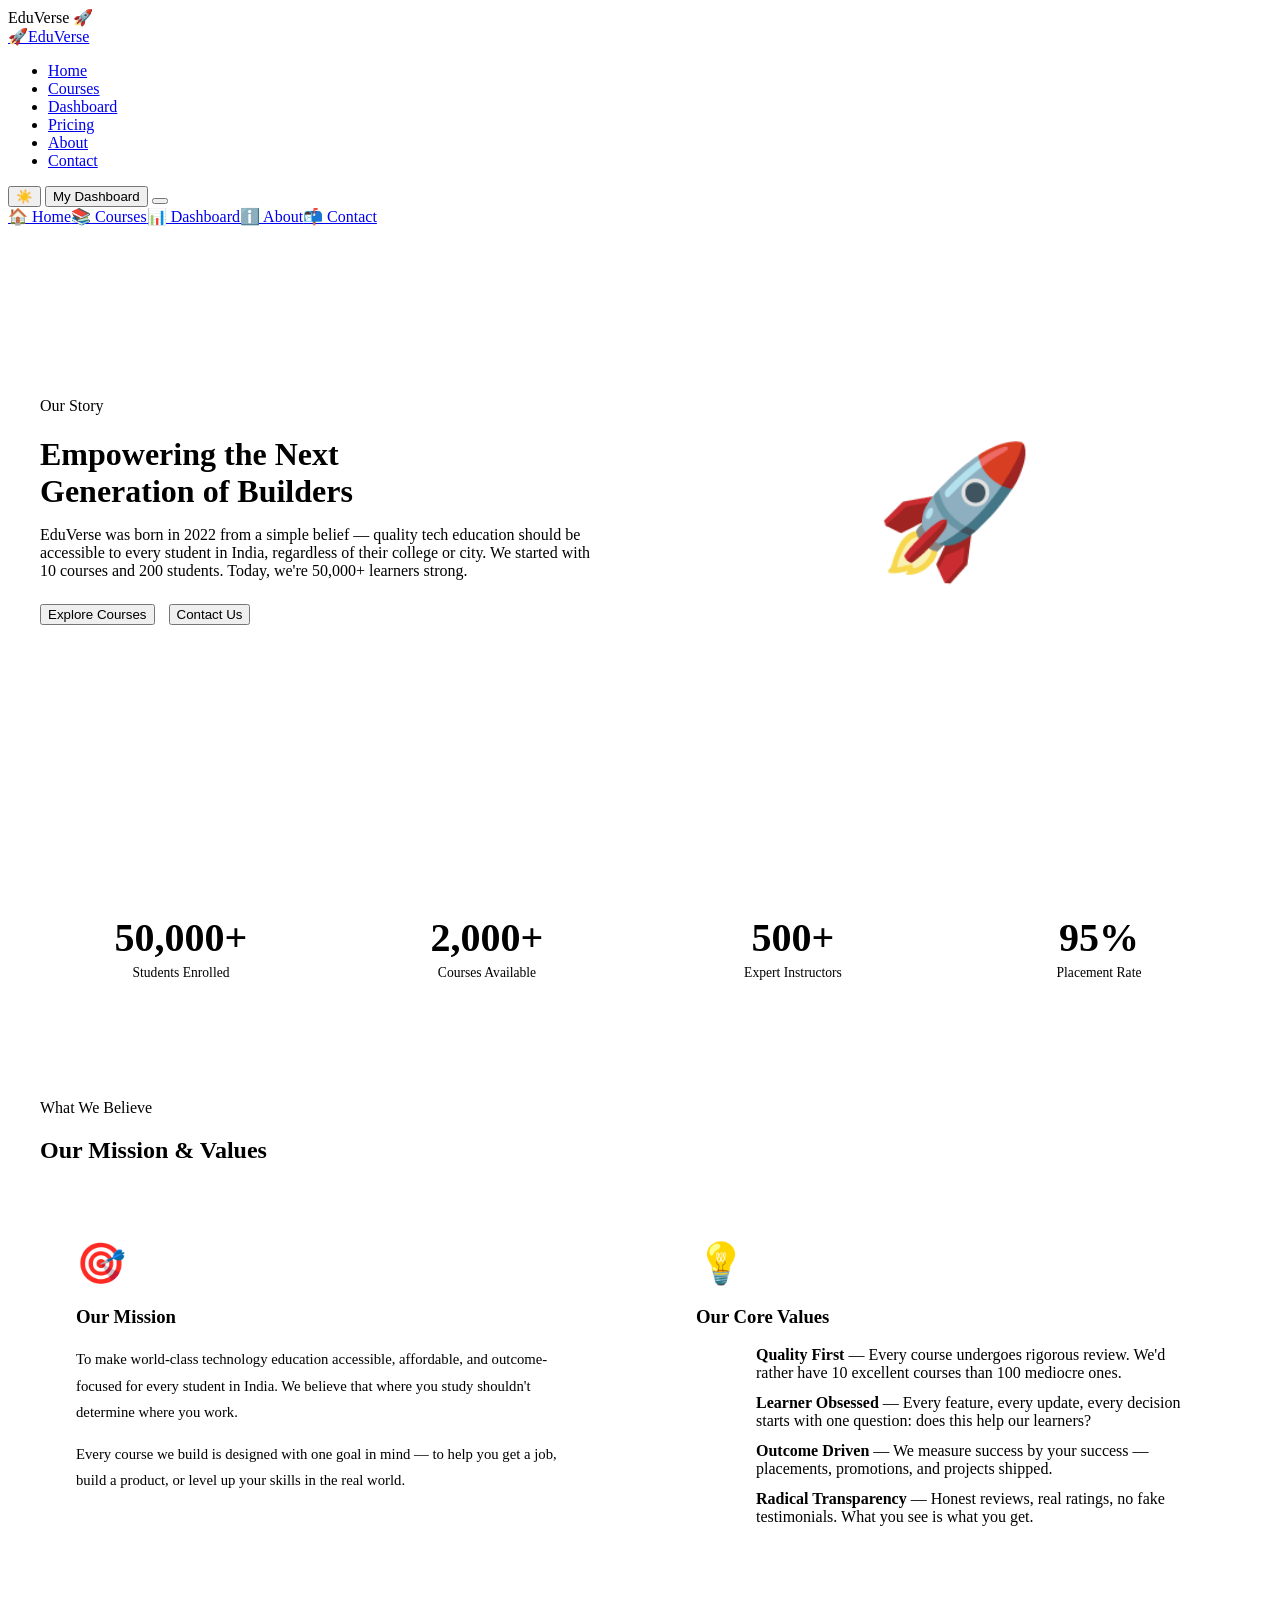
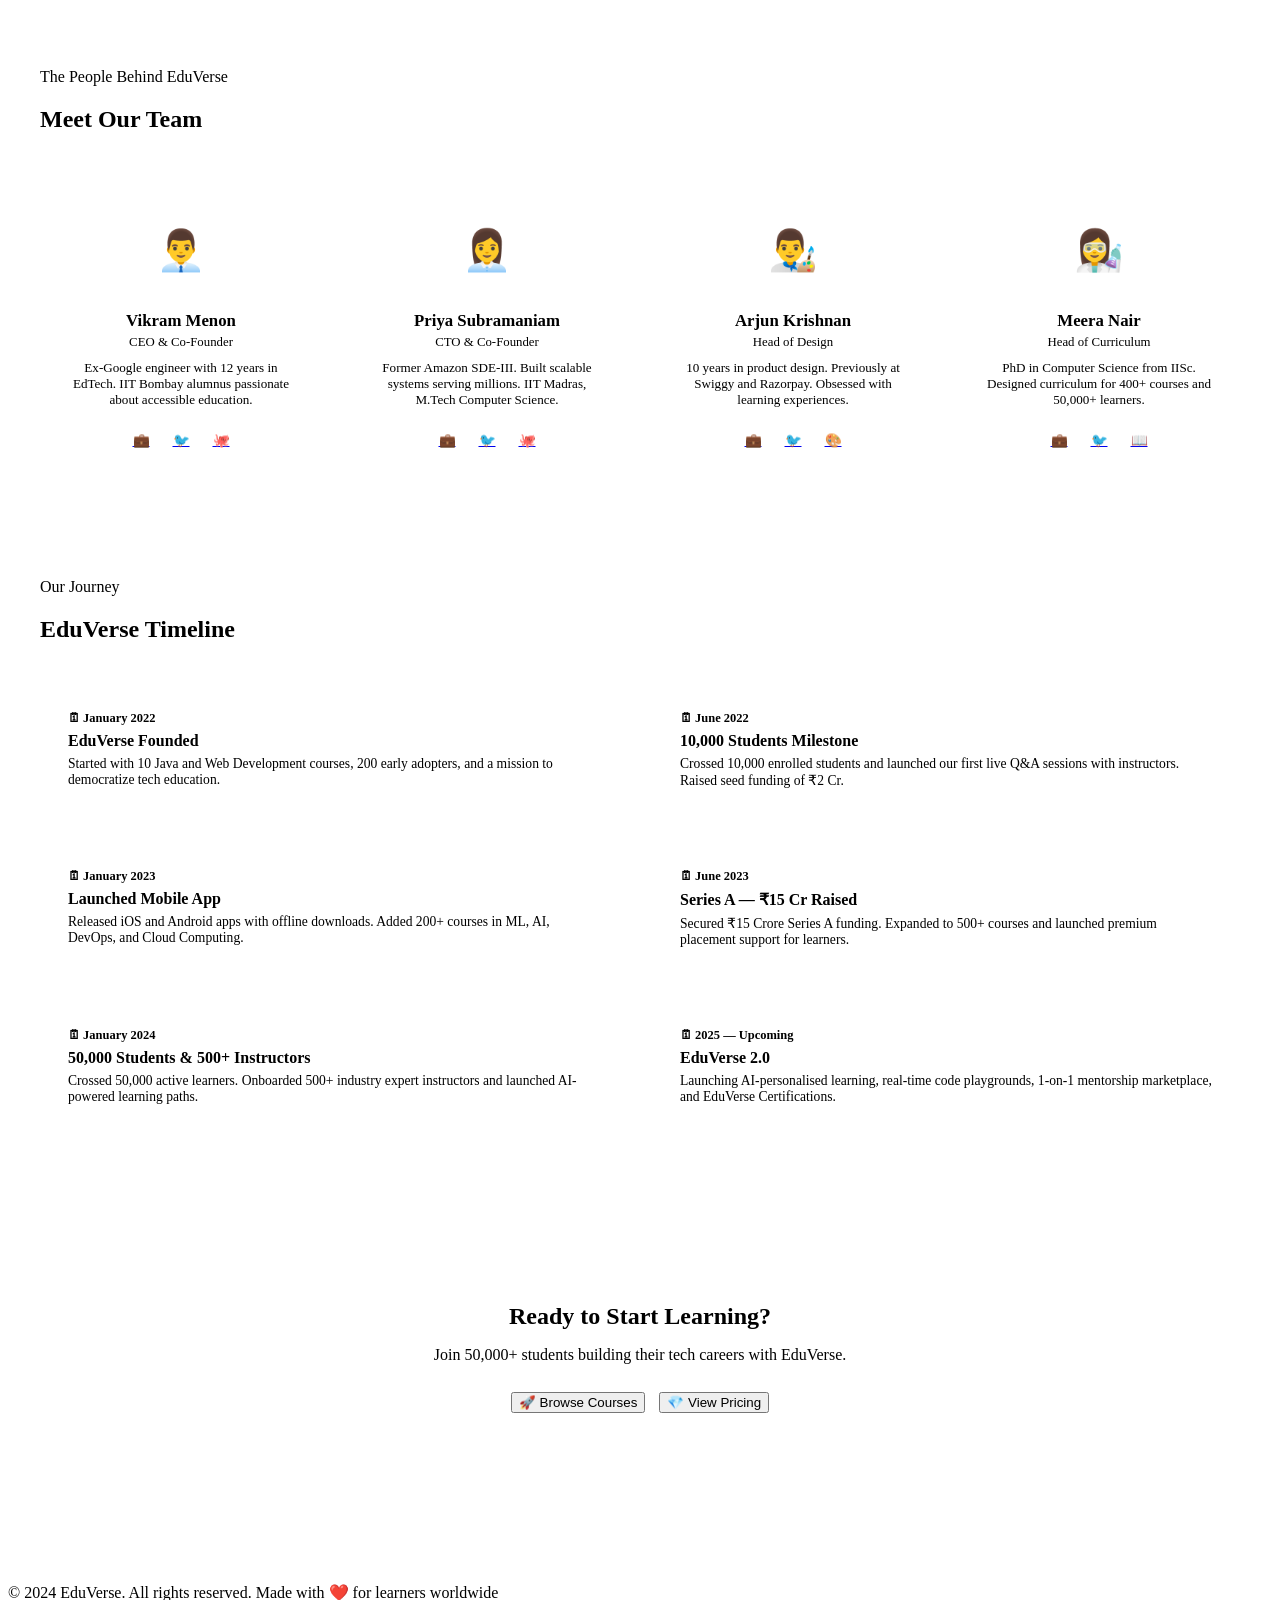
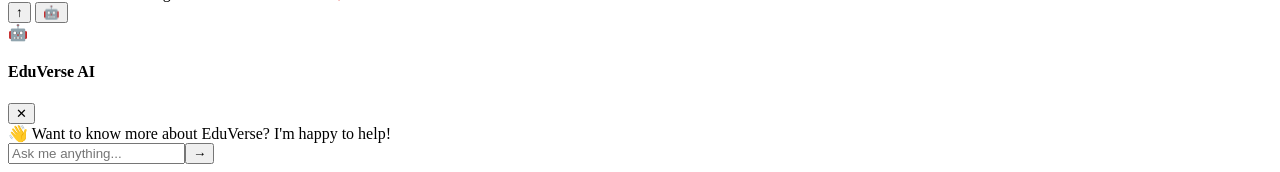
==== about.html @ 8c3aa9dd "Add files via upload" ====
<!DOCTYPE html>
<html lang="en">
<head>
  <meta charset="UTF-8" />
  <meta name="viewport" content="width=device-width, initial-scale=1.0" />
  <title>About — EduVerse</title>
  <link rel="stylesheet" href="css/style.css" />
  <link rel="stylesheet" href="css/animations.css" />
  <link rel="stylesheet" href="css/responsive.css" />
  <style>
    .about-page { padding: calc(var(--navbar-height) + 60px) 5% 80px; max-width: 1200px; margin: 0 auto; }
    .about-hero { display: grid; grid-template-columns: 1fr 1fr; gap: 60px; align-items: center; margin-bottom: 90px; }
    @media(max-width:768px){ .about-hero { grid-template-columns:1fr; text-align:center; } }
    .about-hero-img {
      width: 100%; aspect-ratio: 1;
      background: var(--gradient-card);
      border: 1px solid var(--glass-border); border-radius: var(--border-radius-lg);
      display: flex; align-items: center; justify-content: center;
      font-size: 8rem; position: relative; overflow: hidden;
    }
    .about-hero-img .morph-shape { opacity: 0.15; }
    .about-stats { display: grid; grid-template-columns: repeat(4,1fr); gap: 24px; margin-bottom: 90px; }
    @media(max-width:768px){ .about-stats { grid-template-columns:1fr 1fr; } }
    .about-stat-card { background: var(--bg-card); border: 1px solid var(--glass-border); border-radius: var(--border-radius); padding: 28px 20px; text-align: center; transition: var(--transition-bounce); }
    .about-stat-card:hover { transform: translateY(-6px); border-color: var(--primary); box-shadow: var(--shadow-glow); }
    .about-stat-num { font-size: 2.5rem; font-weight: 900; display: block; margin-bottom: 4px; }
    .about-stat-label { font-size: 0.85rem; color: var(--text-secondary); }

    /* Mission + Values */
    .mission-section { display: grid; grid-template-columns: 1fr 1fr; gap: 40px; margin-bottom: 90px; }
    @media(max-width:768px){ .mission-section { grid-template-columns:1fr; } }
    .mission-card { background: var(--bg-card); border: 1px solid var(--glass-border); border-radius: var(--border-radius); padding: 36px; }
    .mission-icon { font-size: 2.5rem; margin-bottom: 16px; display: block; }
    .values-list { list-style: none; margin-top: 16px; display: flex; flex-direction: column; gap: 12px; }
    .value-item { display: flex; gap: 12px; align-items: flex-start; }
    .value-dot { width: 8px; height: 8px; border-radius: 50%; background: var(--gradient-main); flex-shrink: 0; margin-top: 6px; }

    /* Team */
    .team-grid { display: grid; grid-template-columns: repeat(auto-fill,minmax(240px,1fr)); gap: 24px; margin-bottom: 90px; }
    .team-card { background: var(--bg-card); border: 1px solid var(--glass-border); border-radius: var(--border-radius); padding: 32px 24px; text-align: center; transition: var(--transition-bounce); }
    .team-card:hover { transform: translateY(-6px); border-color: var(--primary); box-shadow: var(--shadow-glow); }
    .team-avatar { width: 90px; height: 90px; border-radius: 50%; background: var(--gradient-main); margin: 0 auto 16px; display: flex; align-items: center; justify-content: center; font-size: 2.5rem; border: 3px solid var(--glass-border); }
    .team-name { font-size: 1.05rem; font-weight: 700; margin-bottom: 4px; }
    .team-role { font-size: 0.8rem; color: var(--primary-light); margin-bottom: 10px; }
    .team-bio { font-size: 0.82rem; color: var(--text-secondary); margin-bottom: 16px; }
    .team-socials { display: flex; gap: 8px; justify-content: center; }
    .team-social { width: 32px; height: 32px; border-radius: 8px; background: var(--glass); border: 1px solid var(--glass-border); display: flex; align-items: center; justify-content: center; font-size: 0.85rem; transition: var(--transition); }
    .team-social:hover { background: var(--primary); border-color: var(--primary); }

    /* Timeline */
    .about-timeline { margin-bottom: 90px; }
    .timeline-grid { display: grid; grid-template-columns: 1fr 1fr; gap: 24px; }
    @media(max-width:768px){ .timeline-grid { grid-template-columns:1fr; } }
    .tl-card { background: var(--bg-card); border: 1px solid var(--glass-border); border-radius: var(--border-radius); padding: 28px; border-left: 4px solid var(--primary); transition: var(--transition-bounce); }
    .tl-card:hover { transform: translateX(6px); border-left-color: var(--secondary); }
    .tl-year { font-size: 0.78rem; font-weight: 700; color: var(--primary-light); margin-bottom: 6px; }
    .tl-title { font-size: 1rem; font-weight: 700; margin-bottom: 6px; }
    .tl-desc { font-size: 0.85rem; color: var(--text-secondary); }
  </style>
</head>
<body>
<div id="loader"><div class="loader-logo"><span class="gradient-text">EduVerse</span> 🚀</div><div class="loader-bar"><div class="loader-progress"></div></div></div>
<div id="cursor-spotlight"></div>

<nav class="navbar">
  <a href="index.html" class="nav-logo"><span>🚀</span><span class="logo-text">EduVerse</span></a>
  <ul class="nav-links">
    <li><a href="index.html">Home</a></li><li><a href="courses.html">Courses</a></li><li><a href="dashboard.html">Dashboard</a></li><li><a href="pricing.html">Pricing</a></li><li><a href="about.html" class="active">About</a></li><li><a href="contact.html">Contact</a></li>
  </ul>
  <div class="nav-actions">
    <button class="theme-toggle">☀️</button>
    <a href="dashboard.html"><button class="btn-primary">My Dashboard</button></a>
    <button class="hamburger"><span></span><span></span><span></span></button>
  </div>
</nav>
<div class="mobile-menu"><a href="index.html">🏠 Home</a><a href="courses.html">📚 Courses</a><a href="dashboard.html">📊 Dashboard</a><a href="about.html">ℹ️ About</a><a href="contact.html">📬 Contact</a></div>

<div class="about-page">

  <!-- Hero -->
  <div class="about-hero">
    <div class="reveal">
      <span class="section-tag">Our Story</span>
      <h1 class="section-title" style="margin-bottom:16px;">Empowering the Next<br/><span class="gradient-text">Generation of Builders</span></h1>
      <p style="font-size:1rem;color:var(--text-secondary);margin-bottom:24px;">EduVerse was born in 2022 from a simple belief — quality tech education should be accessible to every student in India, regardless of their college or city. We started with 10 courses and 200 students. Today, we're 50,000+ learners strong.</p>
      <div style="display:flex;gap:14px;flex-wrap:wrap;">
        <button class="btn-hero-primary" onclick="window.location.href='courses.html'">Explore Courses</button>
        <button class="btn-hero-secondary" onclick="window.location.href='contact.html'">Contact Us</button>
      </div>
    </div>
    <div class="about-hero-img reveal reveal-delay-2">
      <div class="morph-bg"><div class="morph-shape morph-shape-1" style="animation:morphShape 8s ease-in-out infinite;"></div></div>
      <span style="position:relative;z-index:2;">🚀</span>
    </div>
  </div>

  <!-- Stats -->
  <div class="about-stats">
    <div class="about-stat-card reveal"><span class="about-stat-num gradient-text" data-target="50000" data-suffix="+">50,000+</span><div class="about-stat-label">Students Enrolled</div></div>
    <div class="about-stat-card reveal reveal-delay-2"><span class="about-stat-num gradient-text" data-target="2000" data-suffix="+">2,000+</span><div class="about-stat-label">Courses Available</div></div>
    <div class="about-stat-card reveal reveal-delay-3"><span class="about-stat-num gradient-text" data-target="500" data-suffix="+">500+</span><div class="about-stat-label">Expert Instructors</div></div>
    <div class="about-stat-card reveal reveal-delay-4"><span class="about-stat-num gradient-text" data-target="95" data-suffix="%">95%</span><div class="about-stat-label">Placement Rate</div></div>
  </div>

  <!-- Mission + Values -->
  <div class="section-header reveal" style="text-align:left;margin-bottom:40px;">
    <span class="section-tag">What We Believe</span>
    <h2 class="section-title">Our <span class="gradient-text">Mission & Values</span></h2>
  </div>
  <div class="mission-section">
    <div class="mission-card reveal">
      <span class="mission-icon">🎯</span>
      <h3>Our Mission</h3>
      <p style="color:var(--text-secondary);margin-top:10px;font-size:0.92rem;line-height:1.8;">To make world-class technology education accessible, affordable, and outcome-focused for every student in India. We believe that where you study shouldn't determine where you work.</p>
      <p style="color:var(--text-secondary);margin-top:10px;font-size:0.92rem;line-height:1.8;">Every course we build is designed with one goal in mind — to help you get a job, build a product, or level up your skills in the real world.</p>
    </div>
    <div class="mission-card reveal reveal-delay-2">
      <span class="mission-icon">💡</span>
      <h3>Our Core Values</h3>
      <ul class="values-list">
        <li class="value-item"><div class="value-dot"></div><div><strong>Quality First</strong> — Every course undergoes rigorous review. We'd rather have 10 excellent courses than 100 mediocre ones.</div></li>
        <li class="value-item"><div class="value-dot"></div><div><strong>Learner Obsessed</strong> — Every feature, every update, every decision starts with one question: does this help our learners?</div></li>
        <li class="value-item"><div class="value-dot"></div><div><strong>Outcome Driven</strong> — We measure success by your success — placements, promotions, and projects shipped.</div></li>
        <li class="value-item"><div class="value-dot"></div><div><strong>Radical Transparency</strong> — Honest reviews, real ratings, no fake testimonials. What you see is what you get.</div></li>
      </ul>
    </div>
  </div>

  <!-- Team -->
  <div class="section-header reveal" style="margin-bottom:40px;">
    <span class="section-tag">The People Behind EduVerse</span>
    <h2 class="section-title">Meet Our <span class="gradient-text">Team</span></h2>
    <div class="section-divider"></div>
  </div>
  <div class="team-grid">
    <div class="team-card reveal">
      <div class="team-avatar">👨‍💼</div>
      <div class="team-name">Vikram Menon</div>
      <div class="team-role">CEO & Co-Founder</div>
      <div class="team-bio">Ex-Google engineer with 12 years in EdTech. IIT Bombay alumnus passionate about accessible education.</div>
      <div class="team-socials"><a href="#" class="team-social">💼</a><a href="#" class="team-social">🐦</a><a href="#" class="team-social">🐙</a></div>
    </div>
    <div class="team-card reveal reveal-delay-2">
      <div class="team-avatar">👩‍💼</div>
      <div class="team-name">Priya Subramaniam</div>
      <div class="team-role">CTO & Co-Founder</div>
      <div class="team-bio">Former Amazon SDE-III. Built scalable systems serving millions. IIT Madras, M.Tech Computer Science.</div>
      <div class="team-socials"><a href="#" class="team-social">💼</a><a href="#" class="team-social">🐦</a><a href="#" class="team-social">🐙</a></div>
    </div>
    <div class="team-card reveal reveal-delay-3">
      <div class="team-avatar">👨‍🎨</div>
      <div class="team-name">Arjun Krishnan</div>
      <div class="team-role">Head of Design</div>
      <div class="team-bio">10 years in product design. Previously at Swiggy and Razorpay. Obsessed with learning experiences.</div>
      <div class="team-socials"><a href="#" class="team-social">💼</a><a href="#" class="team-social">🐦</a><a href="#" class="team-social">🎨</a></div>
    </div>
    <div class="team-card reveal reveal-delay-4">
      <div class="team-avatar">👩‍🔬</div>
      <div class="team-name">Meera Nair</div>
      <div class="team-role">Head of Curriculum</div>
      <div class="team-bio">PhD in Computer Science from IISc. Designed curriculum for 400+ courses and 50,000+ learners.</div>
      <div class="team-socials"><a href="#" class="team-social">💼</a><a href="#" class="team-social">🐦</a><a href="#" class="team-social">📖</a></div>
    </div>
  </div>

  <!-- Timeline -->
  <div class="section-header reveal" style="margin-bottom:40px;">
    <span class="section-tag">Our Journey</span>
    <h2 class="section-title">EduVerse <span class="gradient-text">Timeline</span></h2>
    <div class="section-divider"></div>
  </div>
  <div class="about-timeline">
    <div class="timeline-grid">
      <div class="tl-card reveal"><div class="tl-year">🗓 January 2022</div><div class="tl-title">EduVerse Founded</div><div class="tl-desc">Started with 10 Java and Web Development courses, 200 early adopters, and a mission to democratize tech education.</div></div>
      <div class="tl-card reveal reveal-delay-2"><div class="tl-year">🗓 June 2022</div><div class="tl-title">10,000 Students Milestone</div><div class="tl-desc">Crossed 10,000 enrolled students and launched our first live Q&A sessions with instructors. Raised seed funding of ₹2 Cr.</div></div>
      <div class="tl-card reveal reveal-delay-3"><div class="tl-year">🗓 January 2023</div><div class="tl-title">Launched Mobile App</div><div class="tl-desc">Released iOS and Android apps with offline downloads. Added 200+ courses in ML, AI, DevOps, and Cloud Computing.</div></div>
      <div class="tl-card reveal reveal-delay-4"><div class="tl-year">🗓 June 2023</div><div class="tl-title">Series A — ₹15 Cr Raised</div><div class="tl-desc">Secured ₹15 Crore Series A funding. Expanded to 500+ courses and launched premium placement support for learners.</div></div>
      <div class="tl-card reveal"><div class="tl-year">🗓 January 2024</div><div class="tl-title">50,000 Students & 500+ Instructors</div><div class="tl-desc">Crossed 50,000 active learners. Onboarded 500+ industry expert instructors and launched AI-powered learning paths.</div></div>
      <div class="tl-card reveal reveal-delay-2"><div class="tl-year">🗓 2025 — Upcoming</div><div class="tl-title">EduVerse 2.0</div><div class="tl-desc">Launching AI-personalised learning, real-time code playgrounds, 1-on-1 mentorship marketplace, and EduVerse Certifications.</div></div>
    </div>
  </div>

  <!-- CTA -->
  <div class="reveal" style="text-align:center;padding:60px 20px;background:var(--gradient-card);border-radius:var(--border-radius-lg);border:1px solid var(--glass-border);">
    <h2 style="margin-bottom:12px;">Ready to <span class="gradient-text">Start Learning?</span></h2>
    <p style="color:var(--text-secondary);margin-bottom:28px;">Join 50,000+ students building their tech careers with EduVerse.</p>
    <div style="display:flex;gap:14px;justify-content:center;flex-wrap:wrap;">
      <button class="btn-hero-primary" onclick="window.location.href='courses.html'">🚀 Browse Courses</button>
      <button class="btn-hero-secondary" onclick="window.location.href='pricing.html'">💎 View Pricing</button>
    </div>
  </div>
</div>

<footer style="margin-top:80px;">
  <div class="footer-bottom" style="max-width:1300px;margin:0 auto;padding:30px 0 0;">
    <span>© 2024 EduVerse. All rights reserved.</span>
    <span>Made with ❤️ for learners worldwide</span>
  </div>
</footer>
<button id="back-to-top">↑</button>
<button class="ai-chat-toggle">🤖</button>
<div class="ai-chat-box"><div class="chat-header"><span>🤖</span><h4>EduVerse AI</h4><button class="chat-close">✕</button></div><div class="chat-messages"><div class="chat-msg bot">👋 Want to know more about EduVerse? I'm happy to help!</div></div><div class="chat-input-row"><input class="chat-input" type="text" placeholder="Ask me anything..." /><button class="chat-send">→</button></div></div>

<script src="js/main.js"></script>
</body>
</html>
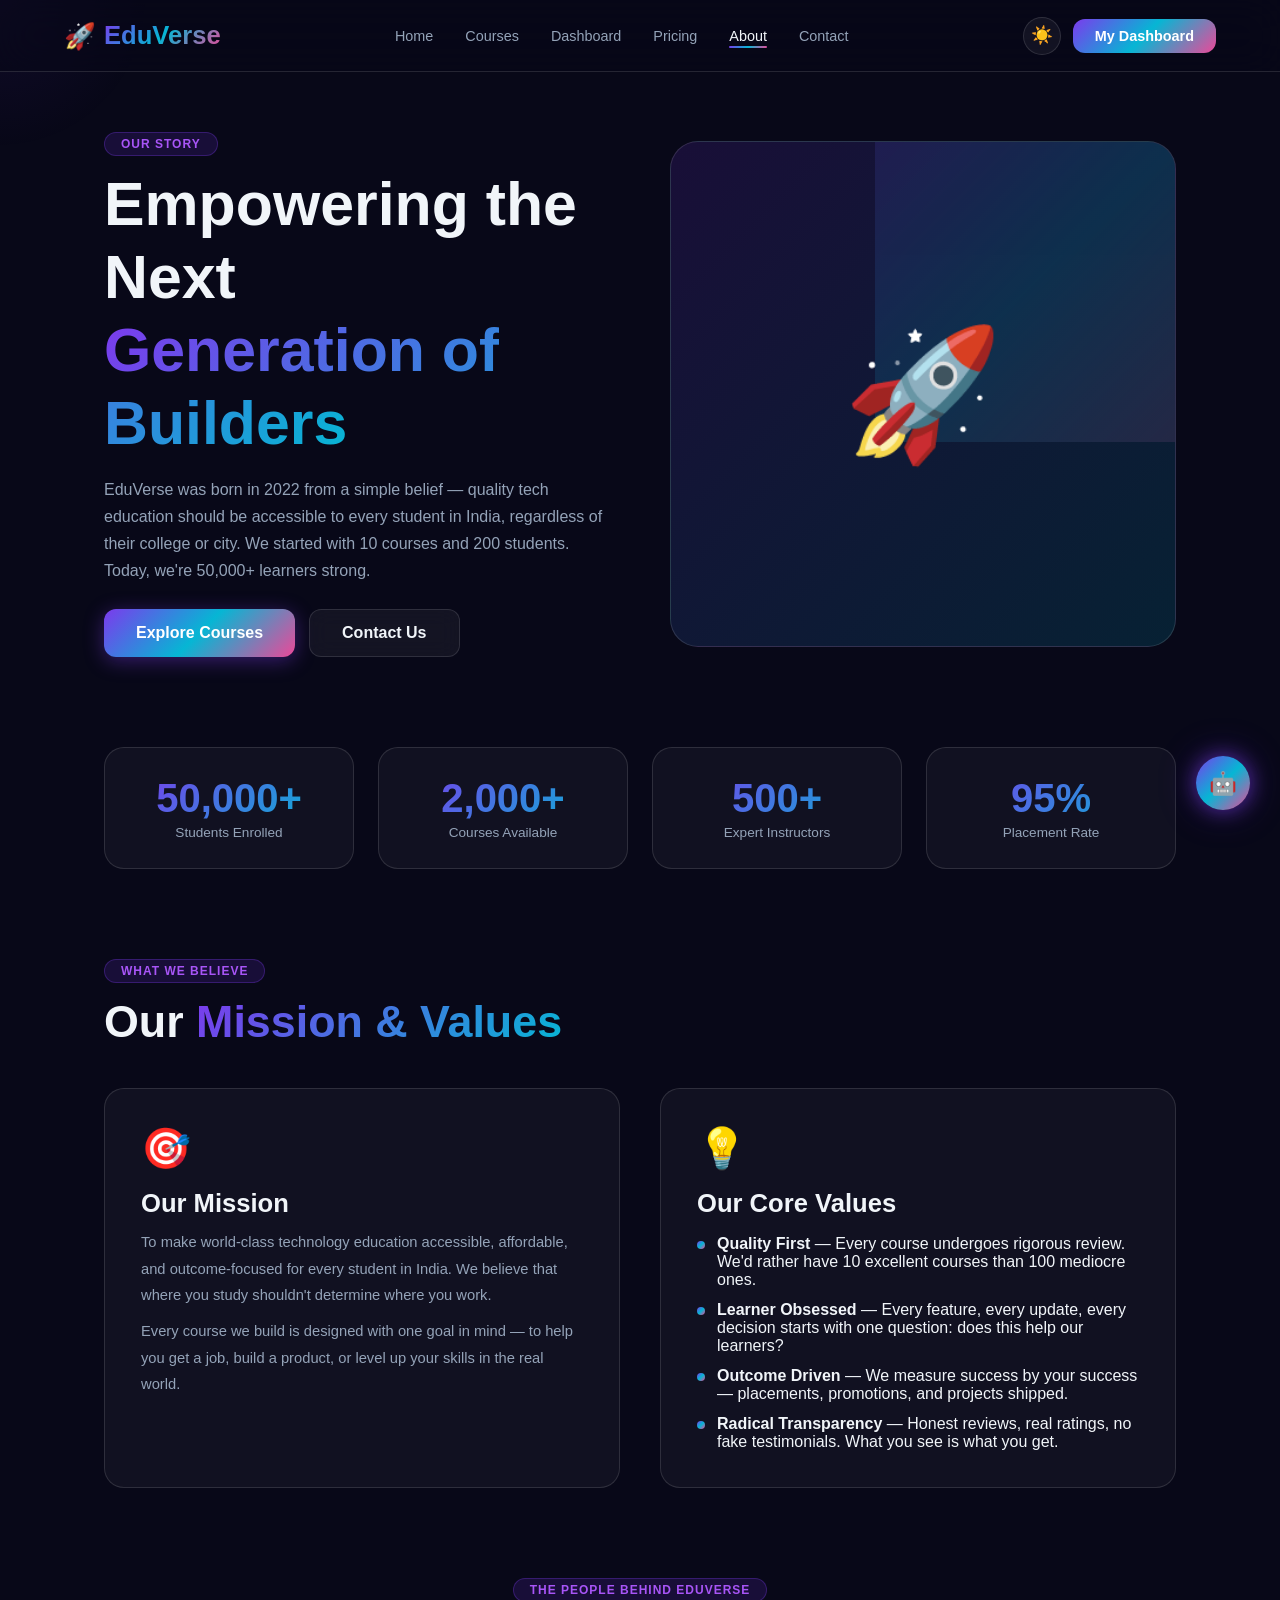
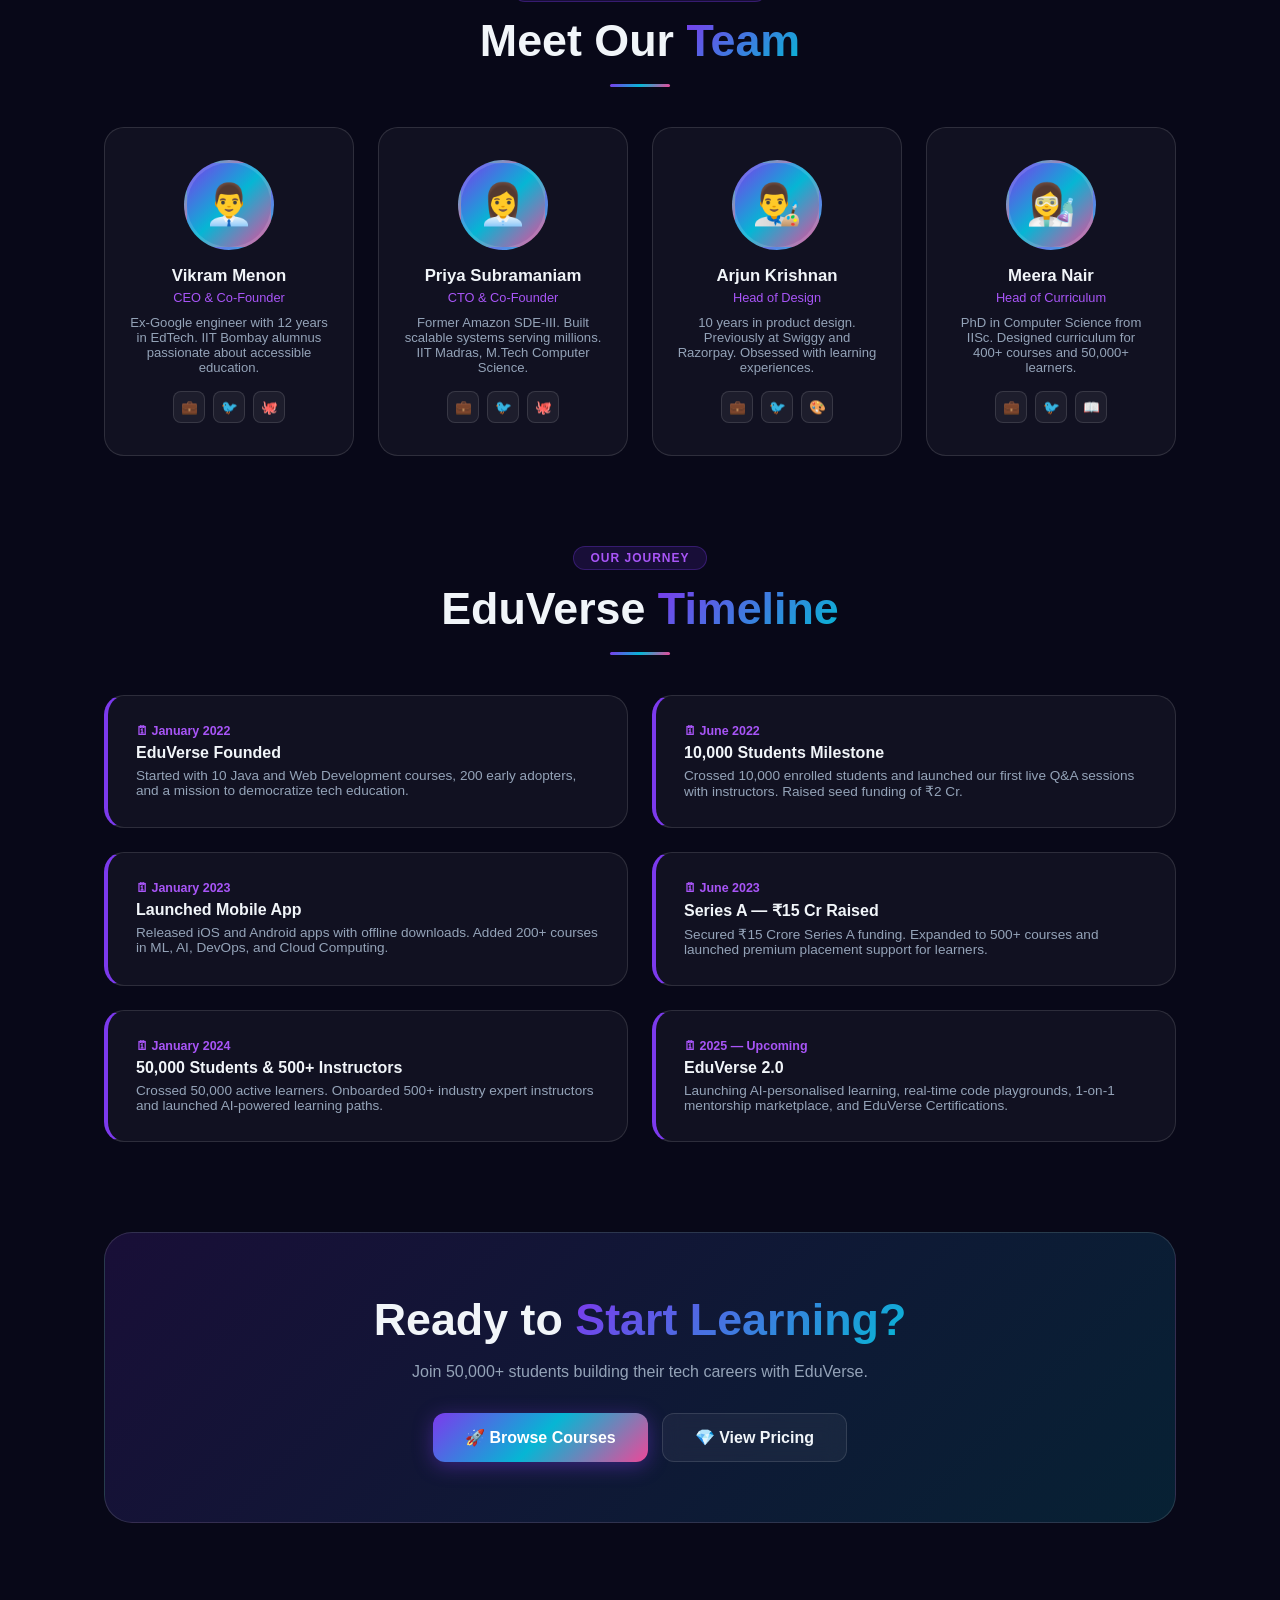
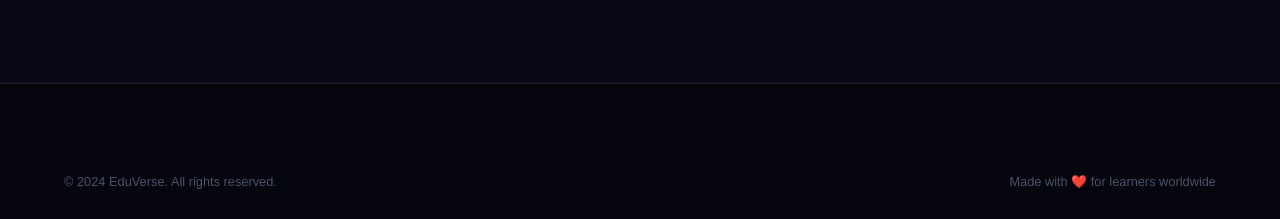
==== commit e36495d0: "about.html" ====
--- a/about.html
+++ b/about.html
@@ -4,9 +4,9 @@
   <meta charset="UTF-8" />
   <meta name="viewport" content="width=device-width, initial-scale=1.0" />
   <title>About — EduVerse</title>
-  <link rel="stylesheet" href="css/style.css" />
-  <link rel="stylesheet" href="css/animations.css" />
-  <link rel="stylesheet" href="css/responsive.css" />
+  <link rel="stylesheet" href="style.css" />
+  <link rel="stylesheet" href="animations.css" />
+  <link rel="stylesheet" href="responsive.css" />
   <style>
     .about-page { padding: calc(var(--navbar-height) + 60px) 5% 80px; max-width: 1200px; margin: 0 auto; }
     .about-hero { display: grid; grid-template-columns: 1fr 1fr; gap: 60px; align-items: center; margin-bottom: 90px; }
@@ -201,6 +201,6 @@
 <button class="ai-chat-toggle">🤖</button>
 <div class="ai-chat-box"><div class="chat-header"><span>🤖</span><h4>EduVerse AI</h4><button class="chat-close">✕</button></div><div class="chat-messages"><div class="chat-msg bot">👋 Want to know more about EduVerse? I'm happy to help!</div></div><div class="chat-input-row"><input class="chat-input" type="text" placeholder="Ask me anything..." /><button class="chat-send">→</button></div></div>
 
-<script src="js/main.js"></script>
+<script src="main.js"></script>
 </body>
 </html>
--- a/style.css
+++ b/style.css
@@ -0,0 +1,757 @@
+/* =============================================
+   EDUVERSE — MAIN STYLESHEET
+   Premium Online Learning Platform
+   ============================================= */
+
+@import url('https://fonts.googleapis.com/css2?family=Poppins:wght@300;400;500;600;700;800;900&family=Space+Grotesk:wght@300;400;500;600;700&display=swap');
+
+/* ─── CSS VARIABLES ─── */
+:root {
+  --primary: #7c3aed;
+  --primary-light: #a855f7;
+  --secondary: #06b6d4;
+  --accent: #ec4899;
+  --accent-yellow: #f59e0b;
+  --neon-blue: #00f5ff;
+  --neon-purple: #bf00ff;
+
+  --bg-dark: #080818;
+  --bg-card: rgba(255,255,255,0.04);
+  --bg-card-hover: rgba(255,255,255,0.08);
+  --glass: rgba(255,255,255,0.05);
+  --glass-border: rgba(255,255,255,0.12);
+
+  --text-primary: #f1f5f9;
+  --text-secondary: #94a3b8;
+  --text-muted: #475569;
+
+  --gradient-main: linear-gradient(135deg, #7c3aed 0%, #06b6d4 50%, #ec4899 100%);
+  --gradient-card: linear-gradient(135deg, rgba(124,58,237,0.15) 0%, rgba(6,182,212,0.15) 100%);
+  --gradient-hero: radial-gradient(ellipse at 30% 50%, rgba(124,58,237,0.3) 0%, transparent 60%),
+                   radial-gradient(ellipse at 70% 20%, rgba(6,182,212,0.2) 0%, transparent 50%),
+                   radial-gradient(ellipse at 80% 80%, rgba(236,72,153,0.2) 0%, transparent 50%);
+
+  --shadow-glow: 0 0 40px rgba(124,58,237,0.3);
+  --shadow-card: 0 8px 32px rgba(0,0,0,0.4);
+  --shadow-neon: 0 0 20px rgba(124,58,237,0.6), 0 0 40px rgba(124,58,237,0.3);
+
+  --border-radius: 20px;
+  --border-radius-sm: 12px;
+  --border-radius-lg: 28px;
+
+  --transition: all 0.3s cubic-bezier(0.4,0,0.2,1);
+  --transition-bounce: all 0.4s cubic-bezier(0.34,1.56,0.64,1);
+
+  --navbar-height: 72px;
+  --font-main: 'Poppins', sans-serif;
+  --font-alt: 'Space Grotesk', sans-serif;
+}
+
+/* Light mode */
+[data-theme="light"] {
+  --bg-dark: #f8faff;
+  --bg-card: rgba(255,255,255,0.9);
+  --bg-card-hover: rgba(255,255,255,1);
+  --glass: rgba(255,255,255,0.7);
+  --glass-border: rgba(124,58,237,0.15);
+  --text-primary: #0f0a1e;
+  --text-secondary: #4b5563;
+  --text-muted: #9ca3af;
+  --shadow-card: 0 8px 32px rgba(124,58,237,0.1);
+}
+
+/* ─── RESET & BASE ─── */
+*, *::before, *::after { box-sizing: border-box; margin: 0; padding: 0; }
+html { scroll-behavior: smooth; scroll-padding-top: var(--navbar-height); }
+
+body {
+  font-family: var(--font-main);
+  background: var(--bg-dark);
+  color: var(--text-primary);
+  min-height: 100vh;
+  overflow-x: hidden;
+  transition: background 0.4s ease, color 0.4s ease;
+}
+
+/* ─── CUSTOM SCROLLBAR ─── */
+::-webkit-scrollbar { width: 6px; }
+::-webkit-scrollbar-track { background: var(--bg-dark); }
+::-webkit-scrollbar-thumb {
+  background: linear-gradient(180deg, var(--primary), var(--secondary));
+  border-radius: 3px;
+}
+::-webkit-scrollbar-thumb:hover { background: var(--primary-light); }
+
+/* ─── TYPOGRAPHY ─── */
+h1,h2,h3,h4,h5,h6 { font-weight: 700; line-height: 1.2; }
+h1 { font-size: clamp(2rem, 5vw, 3.8rem); }
+h2 { font-size: clamp(1.6rem, 4vw, 2.8rem); }
+h3 { font-size: clamp(1.2rem, 2.5vw, 1.6rem); }
+p { line-height: 1.7; color: var(--text-secondary); }
+a { text-decoration: none; color: inherit; transition: var(--transition); }
+
+/* ─── GRADIENT TEXT ─── */
+.gradient-text {
+  background: var(--gradient-main);
+  -webkit-background-clip: text;
+  -webkit-text-fill-color: transparent;
+  background-clip: text;
+  background-size: 200% 200%;
+  animation: gradientShift 4s ease infinite;
+}
+
+@keyframes gradientShift {
+  0%,100% { background-position: 0% 50%; }
+  50% { background-position: 100% 50%; }
+}
+
+/* ─── LOADING SCREEN ─── */
+#loader {
+  position: fixed; inset: 0; z-index: 9999;
+  background: var(--bg-dark);
+  display: flex; flex-direction: column;
+  align-items: center; justify-content: center;
+  gap: 20px;
+  transition: opacity 0.5s ease, visibility 0.5s ease;
+}
+#loader.hidden { opacity: 0; visibility: hidden; }
+.loader-logo { font-size: 2rem; font-weight: 800; }
+.loader-bar {
+  width: 200px; height: 3px;
+  background: rgba(255,255,255,0.1);
+  border-radius: 3px;
+  overflow: hidden;
+}
+.loader-progress {
+  height: 100%;
+  background: var(--gradient-main);
+  border-radius: 3px;
+  animation: loadProgress 1.8s ease forwards;
+}
+@keyframes loadProgress { from { width: 0; } to { width: 100%; } }
+
+/* ─── NAVBAR ─── */
+.navbar {
+  position: fixed; top: 0; left: 0; right: 0;
+  z-index: 1000;
+  height: var(--navbar-height);
+  padding: 0 5%;
+  display: flex; align-items: center; justify-content: space-between;
+  background: rgba(8,8,24,0.6);
+  backdrop-filter: blur(20px);
+  -webkit-backdrop-filter: blur(20px);
+  border-bottom: 1px solid var(--glass-border);
+  transition: var(--transition);
+}
+[data-theme="light"] .navbar { background: rgba(248,250,255,0.85); }
+.navbar.scrolled { background: rgba(8,8,24,0.95); box-shadow: 0 4px 30px rgba(0,0,0,0.3); }
+
+.nav-logo {
+  font-size: 1.5rem; font-weight: 800;
+  font-family: var(--font-alt);
+  display: flex; align-items: center; gap: 8px;
+}
+.nav-logo span { font-size: 1.6rem; }
+.logo-text { background: var(--gradient-main); -webkit-background-clip: text; -webkit-text-fill-color: transparent; background-clip: text; }
+
+.nav-links {
+  display: flex; align-items: center; gap: 32px;
+  list-style: none;
+}
+.nav-links a {
+  font-size: 0.9rem; font-weight: 500;
+  color: var(--text-secondary);
+  position: relative;
+}
+.nav-links a::after {
+  content: ''; position: absolute; bottom: -4px; left: 0;
+  width: 0; height: 2px;
+  background: var(--gradient-main);
+  transition: width 0.3s ease;
+  border-radius: 2px;
+}
+.nav-links a:hover, .nav-links a.active { color: var(--text-primary); }
+.nav-links a:hover::after, .nav-links a.active::after { width: 100%; }
+
+.nav-actions { display: flex; align-items: center; gap: 12px; }
+
+.btn-ghost {
+  padding: 8px 20px; border-radius: var(--border-radius-sm);
+  border: 1px solid var(--glass-border);
+  background: transparent; color: var(--text-primary);
+  font-size: 0.9rem; font-weight: 500; cursor: pointer;
+  transition: var(--transition); font-family: var(--font-main);
+}
+.btn-ghost:hover { background: var(--glass); border-color: var(--primary); }
+
+.btn-primary {
+  padding: 9px 22px; border-radius: var(--border-radius-sm);
+  border: none; cursor: pointer; font-family: var(--font-main);
+  font-size: 0.9rem; font-weight: 600;
+  background: var(--gradient-main);
+  color: white; position: relative; overflow: hidden;
+  transition: var(--transition);
+}
+.btn-primary::before {
+  content: ''; position: absolute; inset: 0;
+  background: linear-gradient(135deg, rgba(255,255,255,0.2), transparent);
+  opacity: 0; transition: opacity 0.3s;
+}
+.btn-primary:hover { transform: translateY(-2px); box-shadow: var(--shadow-neon); }
+.btn-primary:hover::before { opacity: 1; }
+
+.theme-toggle {
+  width: 38px; height: 38px; border-radius: 50%;
+  border: 1px solid var(--glass-border);
+  background: var(--glass); cursor: pointer;
+  display: flex; align-items: center; justify-content: center;
+  font-size: 1.1rem; transition: var(--transition);
+  color: var(--text-primary);
+}
+.theme-toggle:hover { background: var(--primary); border-color: var(--primary); transform: rotate(20deg); }
+
+.hamburger { display: none; flex-direction: column; gap: 5px; cursor: pointer; padding: 5px; }
+.hamburger span { display: block; width: 24px; height: 2px; background: var(--text-primary); border-radius: 2px; transition: var(--transition); }
+.hamburger.active span:nth-child(1) { transform: rotate(45deg) translate(5px, 5px); }
+.hamburger.active span:nth-child(2) { opacity: 0; }
+.hamburger.active span:nth-child(3) { transform: rotate(-45deg) translate(5px, -5px); }
+
+/* ─── MOBILE MENU ─── */
+.mobile-menu {
+  position: fixed; top: var(--navbar-height); left: 0; right: 0;
+  background: rgba(8,8,24,0.98);
+  backdrop-filter: blur(20px);
+  padding: 20px 5% 30px;
+  display: none; flex-direction: column; gap: 8px;
+  z-index: 999;
+  border-bottom: 1px solid var(--glass-border);
+}
+.mobile-menu.open { display: flex; }
+.mobile-menu a { padding: 12px 0; color: var(--text-secondary); font-weight: 500; border-bottom: 1px solid var(--glass-border); }
+.mobile-menu a:last-child { border-bottom: none; }
+
+/* ─── HERO SECTION ─── */
+.hero {
+  min-height: 100vh;
+  padding: calc(var(--navbar-height) + 60px) 5% 80px;
+  display: flex; align-items: center;
+  position: relative; overflow: hidden;
+  background: var(--gradient-hero);
+}
+
+.hero-bg {
+  position: absolute; inset: 0; pointer-events: none; overflow: hidden;
+}
+
+.blob {
+  position: absolute; border-radius: 50%;
+  filter: blur(80px); opacity: 0.15;
+  animation: blobFloat 8s ease-in-out infinite;
+}
+.blob-1 { width: 500px; height: 500px; background: var(--primary); top: -100px; left: -100px; animation-delay: 0s; }
+.blob-2 { width: 400px; height: 400px; background: var(--secondary); top: 20%; right: -50px; animation-delay: 2s; }
+.blob-3 { width: 300px; height: 300px; background: var(--accent); bottom: -50px; left: 30%; animation-delay: 4s; }
+.blob-4 { width: 250px; height: 250px; background: var(--accent-yellow); bottom: 10%; right: 20%; animation-delay: 6s; }
+
+@keyframes blobFloat {
+  0%,100% { transform: translate(0,0) scale(1); }
+  33% { transform: translate(20px,-20px) scale(1.05); }
+  66% { transform: translate(-15px,15px) scale(0.95); }
+}
+
+.hero-grid { display: grid; grid-template-columns: 1fr 1fr; gap: 60px; align-items: center; max-width: 1300px; margin: 0 auto; width: 100%; }
+.hero-tag {
+  display: inline-flex; align-items: center; gap: 8px;
+  padding: 6px 16px; border-radius: 100px;
+  background: rgba(124,58,237,0.15); border: 1px solid rgba(124,58,237,0.3);
+  font-size: 0.8rem; font-weight: 600; color: var(--primary-light);
+  margin-bottom: 20px;
+}
+.hero-tag-dot { width: 6px; height: 6px; border-radius: 50%; background: var(--primary-light); animation: pulse 1.5s infinite; }
+@keyframes pulse { 0%,100% { opacity: 1; transform: scale(1); } 50% { opacity: 0.5; transform: scale(0.8); } }
+
+.hero-title { font-size: clamp(2.2rem, 5vw, 4.2rem); font-weight: 900; line-height: 1.1; margin-bottom: 16px; letter-spacing: -1px; }
+.hero-subtitle { font-size: 1.1rem; color: var(--text-secondary); margin-bottom: 40px; max-width: 520px; }
+
+#typed-text {
+  min-height: 1.2em; display: block;
+  background: var(--gradient-main);
+  -webkit-background-clip: text;
+  -webkit-text-fill-color: transparent;
+  background-clip: text;
+}
+
+.hero-cta { display: flex; gap: 16px; flex-wrap: wrap; margin-bottom: 50px; }
+
+.btn-hero-primary {
+  padding: 14px 32px; border-radius: var(--border-radius-sm);
+  background: var(--gradient-main);
+  color: white; font-weight: 700; font-size: 1rem;
+  border: none; cursor: pointer; font-family: var(--font-main);
+  position: relative; overflow: hidden;
+  transition: var(--transition-bounce);
+  box-shadow: 0 4px 20px rgba(124,58,237,0.4);
+}
+.btn-hero-primary:hover { transform: translateY(-3px) scale(1.02); box-shadow: var(--shadow-neon); }
+.btn-hero-secondary {
+  padding: 14px 32px; border-radius: var(--border-radius-sm);
+  background: var(--glass); border: 1px solid var(--glass-border);
+  color: var(--text-primary); font-weight: 600; font-size: 1rem;
+  cursor: pointer; font-family: var(--font-main);
+  display: flex; align-items: center; gap: 10px;
+  transition: var(--transition-bounce); backdrop-filter: blur(10px);
+}
+.btn-hero-secondary:hover { background: rgba(255,255,255,0.1); transform: translateY(-3px); }
+
+.hero-stats { display: flex; gap: 32px; flex-wrap: wrap; }
+.hero-stat-item { display: flex; flex-direction: column; }
+.hero-stat-item .stat-num { font-size: 1.8rem; font-weight: 800; color: var(--text-primary); }
+.hero-stat-item .stat-label { font-size: 0.75rem; color: var(--text-muted); }
+
+.hero-visual { position: relative; display: flex; align-items: center; justify-content: center; }
+.hero-card-stack { position: relative; width: 100%; max-width: 480px; }
+
+.hero-main-card {
+  background: var(--glass);
+  border: 1px solid var(--glass-border);
+  border-radius: var(--border-radius-lg);
+  padding: 28px;
+  backdrop-filter: blur(20px);
+  box-shadow: var(--shadow-card);
+  position: relative; z-index: 2;
+}
+.hero-card-header { display: flex; align-items: center; gap: 12px; margin-bottom: 20px; }
+.hero-card-avatar { width: 44px; height: 44px; border-radius: 50%; background: var(--gradient-main); display: flex; align-items: center; justify-content: center; font-size: 1.2rem; }
+.hero-card-info h4 { font-size: 0.95rem; margin-bottom: 2px; }
+.hero-card-info p { font-size: 0.75rem; color: var(--text-muted); }
+.hero-course-thumb { width: 100%; height: 160px; border-radius: var(--border-radius-sm);   display: flex; align-items: center; justify-content: center; font-size: 3rem; margin-bottom: 16px;overflow:hidden;}
+.progress-label { display: flex; justify-content: space-between; font-size: 0.75rem; color: var(--text-muted); margin-bottom: 6px; }
+.progress-bar { height: 6px; background: rgba(255,255,255,0.1); border-radius: 3px; overflow: hidden; }
+.progress-fill { height: 100%; background: var(--gradient-main); border-radius: 3px; transition: width 1s ease; }
+
+.floating-badge {
+  position: absolute; padding: 10px 16px;
+  background: var(--glass); border: 1px solid var(--glass-border);
+  border-radius: 12px; backdrop-filter: blur(10px);
+  font-size: 0.8rem; font-weight: 600;
+  box-shadow: var(--shadow-card); z-index: 3;
+  display: flex; align-items: center; gap: 8px;
+  animation: floatBadge 3s ease-in-out infinite;
+  white-space: nowrap;
+}
+.badge-1 { top: -20px; right: -20px; animation-delay: 0s; }
+.badge-2 { bottom: 20px; left: -30px; animation-delay: 1.5s; }
+.badge-3 { top: 50%; right: -40px; animation-delay: 0.8s; }
+.badge-4{ top: 10%; left: -20px; animation-delay: 0.8s; font-size: 2.1rem; font-family: 'Times New Roman';}
+@keyframes floatBadge {
+  0%,100% { transform: translateY(0); }
+  50% { transform: translateY(-8px); }
+}
+
+/* ─── SECTION COMMON ─── */
+.section { padding: 90px 5%; }
+.section-header { text-align: center; margin-bottom: 60px; }
+.section-tag {
+  display: inline-block; padding: 4px 16px; border-radius: 100px;
+  background: rgba(124,58,237,0.15); border: 1px solid rgba(124,58,237,0.3);
+  font-size: 0.75rem; font-weight: 600; color: var(--primary-light);
+  margin-bottom: 12px; letter-spacing: 1px; text-transform: uppercase;
+}
+.section-title { margin-bottom: 12px; }
+.section-sub { font-size: 1rem; color: var(--text-secondary); max-width: 600px; margin: 0 auto; }
+.section-divider { width: 60px; height: 3px; background: var(--gradient-main); border-radius: 2px; margin: 16px auto 0; }
+
+/* ─── SEARCH BAR ─── */
+.search-section { padding: 40px 5%; }
+.search-container {
+  max-width: 700px; margin: 0 auto;
+  position: relative;
+}
+.search-bar {
+  display: flex; align-items: center;
+  background: var(--glass); border: 1px solid var(--glass-border);
+  border-radius: 100px; padding: 6px 6px 6px 24px;
+  backdrop-filter: blur(20px);
+  box-shadow: var(--shadow-card);
+  transition: var(--transition);
+}
+.search-bar:focus-within { border-color: var(--primary); box-shadow: 0 0 0 3px rgba(124,58,237,0.15), var(--shadow-card); }
+.search-bar input {
+  flex: 1; background: none; border: none; outline: none;
+  color: var(--text-primary); font-family: var(--font-main); font-size: 0.95rem;
+  padding: 8px 0;
+}
+.search-bar input::placeholder { color: var(--text-muted); }
+.search-btn {
+  padding: 10px 24px; border-radius: 100px;
+  background: var(--gradient-main);
+  border: none; color: white; font-weight: 600;
+  cursor: pointer; font-family: var(--font-main);
+  transition: var(--transition); white-space: nowrap;
+}
+.search-btn:hover { opacity: 0.9; transform: scale(0.98); }
+
+/* ─── CATEGORIES ─── */
+.categories-grid {
+  display: grid;
+  grid-template-columns: repeat(auto-fill, minmax(160px, 1fr));
+  gap: 16px; max-width: 1300px; margin: 0 auto;
+}
+.category-card {
+  background: var(--bg-card);
+  border: 1px solid var(--glass-border);
+  border-radius: var(--border-radius);
+  padding: 28px 20px; text-align: center;
+  cursor: pointer; transition: var(--transition-bounce);
+  position: relative; overflow: hidden;
+}
+.category-card::before {
+  content: ''; position: absolute; inset: 0;
+  background: var(--gradient-card); opacity: 0; transition: opacity 0.3s;
+}
+.category-card:hover { transform: translateY(-6px); border-color: var(--primary); box-shadow: var(--shadow-glow); }
+.category-card:hover::before { opacity: 1; }
+.category-icon { font-size: 2.2rem; margin-bottom: 12px; display: block; }
+.category-name { font-size: 0.85rem; font-weight: 600; }
+.category-count { font-size: 0.75rem; color: var(--text-muted); margin-top: 4px; }
+
+/* ─── COURSE CARDS ─── */
+.courses-grid {
+  display: grid;
+  grid-template-columns: repeat(auto-fill, minmax(300px, 1fr));
+  gap: 24px; max-width: 1300px; margin: 0 auto;
+}
+.course-card {
+  background: var(--bg-card);
+  border: 1px solid var(--glass-border);
+  border-radius: var(--border-radius);
+  overflow: hidden; cursor: pointer;
+  transition: var(--transition-bounce);
+  position: relative;
+}
+.course-card:hover { transform: translateY(-8px); border-color: rgba(124,58,237,0.4); box-shadow: var(--shadow-glow); }
+
+.course-thumb {
+  width: 100%; height: 200px;
+  display: flex; align-items: center; justify-content: center;
+  font-size: 3.5rem; position: relative; overflow: hidden;
+}
+.course-thumb-overlay {
+  position: absolute; inset: 0;
+  background: rgba(0,0,0,0.3);
+  display: flex; align-items: center; justify-content: center;
+  opacity: 0; transition: opacity 0.3s;
+}
+.course-card:hover .course-thumb-overlay { opacity: 1; }
+.play-btn {
+  width: 52px; height: 52px; border-radius: 50%;
+  background: rgba(255,255,255,0.9); border: none; cursor: pointer;
+  display: flex; align-items: center; justify-content: center;
+  font-size: 1.2rem; transform: scale(0.8); transition: transform 0.3s;
+}
+.course-card:hover .play-btn { transform: scale(1); }
+
+.course-badge {
+  position: absolute; top: 14px; left: 14px;
+  padding: 4px 12px; border-radius: 100px;
+  font-size: 0.7rem; font-weight: 700; text-transform: uppercase; letter-spacing: 0.5px;
+}
+.badge-hot { background: rgba(236,72,153,0.9); color: white; }
+.badge-new { background: rgba(6,182,212,0.9); color: white; }
+.badge-bestseller { background: rgba(245,158,11,0.9); color: #000; }
+
+.wishlist-btn {
+  position: absolute; top: 14px; right: 14px;
+  width: 34px; height: 34px; border-radius: 50%;
+  background: rgba(0,0,0,0.5); border: none; cursor: pointer;
+  display: flex; align-items: center; justify-content: center;
+  font-size: 1rem; transition: var(--transition);
+  backdrop-filter: blur(4px);
+}
+.wishlist-btn:hover { background: var(--accent); transform: scale(1.1); }
+.wishlist-btn.active { background: var(--accent); }
+
+.course-body { padding: 20px; }
+.course-category { font-size: 0.72rem; font-weight: 600; color: var(--primary-light); text-transform: uppercase; letter-spacing: 0.5px; margin-bottom: 8px; }
+.course-title { font-size: 1rem; font-weight: 700; margin-bottom: 10px; line-height: 1.3; }
+.course-instructor { display: flex; align-items: center; gap: 8px; font-size: 0.82rem; color: var(--text-secondary); margin-bottom: 12px; }
+.instructor-avatar { width: 24px; height: 24px; border-radius: 50%; background: var(--gradient-main); display: flex; align-items: center; justify-content: center; font-size: 0.7rem; }
+
+.course-rating { display: flex; align-items: center; gap: 6px; margin-bottom: 12px; }
+.stars { color: #f59e0b; font-size: 0.85rem; }
+.rating-num { font-size: 0.85rem; font-weight: 600; }
+.rating-count { font-size: 0.75rem; color: var(--text-muted); }
+
+.course-meta { display: flex; gap: 14px; margin-bottom: 16px; }
+.meta-item { display: flex; align-items: center; gap: 4px; font-size: 0.75rem; color: var(--text-muted); }
+
+.course-footer { display: flex; align-items: center; justify-content: space-between; padding-top: 16px; border-top: 1px solid var(--glass-border); }
+.course-price { font-size: 1.3rem; font-weight: 800; color: var(--text-primary); }
+.course-price-orig { font-size: 0.8rem; color: var(--text-muted); text-decoration: line-through; margin-left: 4px; }
+.btn-enroll {
+  padding: 8px 18px; border-radius: var(--border-radius-sm);
+  background: var(--gradient-main); color: white;
+  border: none; font-size: 0.82rem; font-weight: 600;
+  cursor: pointer; font-family: var(--font-main);
+  transition: var(--transition-bounce);
+}
+.btn-enroll:hover { transform: scale(1.05); box-shadow: 0 4px 15px rgba(124,58,237,0.4); }
+
+/* ─── STATS SECTION ─── */
+.stats-section {
+  padding: 80px 5%;
+  background: var(--gradient-card);
+  border-top: 1px solid var(--glass-border);
+  border-bottom: 1px solid var(--glass-border);
+}
+.stats-grid { display: grid; grid-template-columns: repeat(4, 1fr); gap: 40px; max-width: 1000px; margin: 0 auto; text-align: center; }
+.stat-card { position: relative; }
+.stat-number { font-size: clamp(2.5rem, 5vw, 4rem); font-weight: 900; display: block; }
+.stat-label { color: var(--text-secondary); font-size: 0.9rem; margin-top: 4px; }
+.stat-icon { font-size: 2rem; margin-bottom: 8px; display: block; }
+
+/* ─── INSTRUCTOR CARDS ─── */
+.instructors-grid {
+  display: grid;
+  grid-template-columns: repeat(auto-fill, minmax(220px, 1fr));
+  gap: 24px; max-width: 1100px; margin: 0 auto;
+}
+.instructor-card {
+  background: var(--bg-card); border: 1px solid var(--glass-border);
+  border-radius: var(--border-radius); padding: 32px 24px; text-align: center;
+  transition: var(--transition-bounce); cursor: pointer;
+}
+.instructor-card:hover { transform: translateY(-6px); border-color: var(--primary); box-shadow: var(--shadow-glow); }
+.instructor-avatar-lg {
+  width: 80px; height: 80px; border-radius: 50%;
+  background: var(--gradient-main);
+  margin: 0 auto 16px;
+  display: flex; align-items: center; justify-content: center;
+  font-size: 2rem;
+  border: 3px solid var(--glass-border);
+  position: relative;
+}
+.instructor-badge {
+  position: absolute; bottom: -2px; right: -2px;
+  width: 24px; height: 24px; border-radius: 50%;
+  background: var(--secondary); display: flex; align-items: center; justify-content: center;
+  font-size: 0.65rem; border: 2px solid var(--bg-dark);
+}
+.instructor-name { font-size: 1rem; font-weight: 700; margin-bottom: 4px; }
+.instructor-role { font-size: 0.8rem; color: var(--primary-light); margin-bottom: 8px; }
+.instructor-stats { display: flex; justify-content: center; gap: 20px; }
+.inst-stat { font-size: 0.78rem; color: var(--text-secondary); text-align: center; }
+.inst-stat strong { display: block; color: var(--text-primary); font-weight: 700; }
+
+/* ─── HOW IT WORKS ─── */
+.steps-grid {
+  display: grid; grid-template-columns: repeat(auto-fit, minmax(220px, 1fr));
+  gap: 40px; max-width: 1100px; margin: 0 auto; position: relative;
+}
+.step-card { text-align: center; position: relative; }
+.step-number {
+  width: 60px; height: 60px; border-radius: 50%;
+  background: var(--gradient-main);
+  display: flex; align-items: center; justify-content: center;
+  font-size: 1.4rem; font-weight: 800; margin: 0 auto 20px;
+  box-shadow: var(--shadow-neon);
+}
+.step-icon { font-size: 2.5rem; margin-bottom: 16px; display: block; }
+.step-title { font-size: 1.1rem; font-weight: 700; margin-bottom: 8px; }
+.step-desc { font-size: 0.85rem; color: var(--text-secondary); }
+
+/* ─── TESTIMONIALS ─── */
+.testimonials-wrapper { position: relative; overflow: hidden; max-width: 1100px; margin: 0 auto; }
+.testimonials-track { display: flex; transition: transform 0.5s cubic-bezier(0.4,0,0.2,1); }
+.testimonial-card {
+  min-width: calc(50% - 12px); margin: 0 12px;
+  background: var(--bg-card); border: 1px solid var(--glass-border);
+  border-radius: var(--border-radius); padding: 32px;
+  flex-shrink: 0;
+}
+.testimonial-stars { color: #f59e0b; font-size: 1.1rem; margin-bottom: 16px; }
+.testimonial-text { font-size: 0.95rem; color: var(--text-secondary); line-height: 1.8; margin-bottom: 24px; font-style: italic; }
+.testimonial-author { display: flex; align-items: center; gap: 14px; }
+.testimonial-avatar { width: 48px; height: 48px; border-radius: 50%; background: var(--gradient-main); display: flex; align-items: center; justify-content: center; font-size: 1.2rem; }
+.testimonial-info h4 { font-size: 0.95rem; font-weight: 700; }
+.testimonial-info p { font-size: 0.8rem; color: var(--text-muted); }
+.testimonial-controls { display: flex; justify-content: center; gap: 12px; margin-top: 30px; }
+.ctrl-btn {
+  width: 42px; height: 42px; border-radius: 50%;
+  background: var(--glass); border: 1px solid var(--glass-border);
+  color: var(--text-primary); cursor: pointer; font-size: 1rem;
+  display: flex; align-items: center; justify-content: center;
+  transition: var(--transition);
+}
+.ctrl-btn:hover { background: var(--primary); border-color: var(--primary); }
+.testimonial-dots { display: flex; gap: 8px; align-items: center; }
+.dot { width: 8px; height: 8px; border-radius: 50%; background: var(--text-muted); cursor: pointer; transition: var(--transition); }
+.dot.active { background: var(--primary); width: 24px; border-radius: 4px; }
+
+/* ─── FAQ ─── */
+.faq-wrapper { max-width: 750px; margin: 0 auto; }
+.faq-item {
+  border: 1px solid var(--glass-border); border-radius: var(--border-radius-sm);
+  margin-bottom: 12px; overflow: hidden;
+  transition: var(--transition);
+}
+.faq-item.active { border-color: var(--primary); }
+.faq-question {
+  padding: 20px 24px; display: flex; align-items: center; justify-content: space-between;
+  cursor: pointer; background: var(--bg-card);
+  font-weight: 600; font-size: 0.95rem;
+  transition: var(--transition);
+}
+.faq-question:hover { color: var(--primary-light); }
+.faq-icon { font-size: 1.2rem; transition: transform 0.3s; flex-shrink: 0; margin-left: 16px; }
+.faq-item.active .faq-icon { transform: rotate(45deg); }
+.faq-answer {
+  max-height: 0; overflow: hidden;
+  transition: max-height 0.4s ease, padding 0.3s ease;
+  background: var(--bg-card);
+}
+.faq-item.active .faq-answer { max-height: 300px; }
+.faq-answer p { padding: 0 24px 20px; color: var(--text-secondary); font-size: 0.9rem; }
+
+/* ─── NEWSLETTER ─── */
+.newsletter-section {
+  padding: 80px 5%;
+  background: var(--gradient-card);
+  text-align: center;
+}
+.newsletter-box {
+  max-width: 580px; margin: 0 auto;
+}
+.newsletter-box h2 { margin-bottom: 12px; }
+.newsletter-box p { margin-bottom: 32px; }
+.newsletter-form { display: flex; gap: 12px; }
+.newsletter-input {
+  flex: 1; padding: 14px 20px; border-radius: var(--border-radius-sm);
+  background: var(--glass); border: 1px solid var(--glass-border);
+  color: var(--text-primary); font-family: var(--font-main); font-size: 0.95rem;
+  outline: none; transition: var(--transition); backdrop-filter: blur(10px);
+}
+.newsletter-input:focus { border-color: var(--primary); box-shadow: 0 0 0 3px rgba(124,58,237,0.15); }
+.newsletter-input::placeholder { color: var(--text-muted); }
+
+/* ─── FOOTER ─── */
+footer {
+  background: rgba(0,0,0,0.4); border-top: 1px solid var(--glass-border);
+  padding: 60px 5% 30px;
+}
+.footer-grid {
+  display: grid; grid-template-columns: 2fr 1fr 1fr 1fr; gap: 50px;
+  max-width: 1300px; margin: 0 auto;
+  padding-bottom: 50px; border-bottom: 1px solid var(--glass-border);
+}
+.footer-brand .nav-logo { margin-bottom: 16px; }
+.footer-brand p { font-size: 0.875rem; color: var(--text-secondary); margin-bottom: 20px; max-width: 280px; }
+.social-links { display: flex; gap: 10px; }
+.social-link {
+  width: 38px; height: 38px; border-radius: 10px;
+  background: var(--glass); border: 1px solid var(--glass-border);
+  display: flex; align-items: center; justify-content: center;
+  font-size: 1rem; transition: var(--transition);
+}
+.social-link:hover { background: var(--primary); border-color: var(--primary); transform: translateY(-3px); }
+.footer-col h4 { font-size: 0.9rem; font-weight: 700; margin-bottom: 20px; }
+.footer-col ul { list-style: none; }
+.footer-col ul li { margin-bottom: 10px; }
+.footer-col ul li a { font-size: 0.85rem; color: var(--text-secondary); transition: var(--transition); }
+.footer-col ul li a:hover { color: var(--primary-light); padding-left: 4px; }
+.footer-bottom {
+  max-width: 1300px; margin: 30px auto 0;
+  display: flex; align-items: center; justify-content: space-between;
+  flex-wrap: wrap; gap: 12px;
+  font-size: 0.8rem; color: var(--text-muted);
+}
+
+/* ─── BACK TO TOP ─── */
+#back-to-top {
+  position: fixed; bottom: 30px; right: 30px; z-index: 500;
+  width: 46px; height: 46px; border-radius: 50%;
+  background: var(--gradient-main); color: white;
+  border: none; cursor: pointer; font-size: 1.2rem;
+  display: flex; align-items: center; justify-content: center;
+  box-shadow: var(--shadow-neon);
+  opacity: 0; transform: translateY(20px);
+  transition: var(--transition-bounce);
+}
+#back-to-top.visible { opacity: 1; transform: translateY(0); }
+#back-to-top:hover { transform: translateY(-4px) scale(1.1); }
+
+/* ─── TOAST ─── */
+#toast-container { position: fixed; bottom: 30px; left: 50%; transform: translateX(-50%); z-index: 5000; display: flex; flex-direction: column; gap: 10px; align-items: center; }
+.toast {
+  padding: 12px 24px; border-radius: var(--border-radius-sm);
+  background: rgba(15,15,40,0.95); border: 1px solid var(--glass-border);
+  backdrop-filter: blur(20px); color: var(--text-primary);
+  font-size: 0.9rem; font-weight: 500;
+  display: flex; align-items: center; gap: 10px;
+  animation: slideUp 0.3s ease, fadeOut 0.3s ease 2.7s forwards;
+  min-width: 260px; justify-content: center; box-shadow: var(--shadow-card);
+}
+@keyframes slideUp { from { opacity: 0; transform: translateY(20px); } to { opacity: 1; transform: translateY(0); } }
+@keyframes fadeOut { from { opacity: 1; } to { opacity: 0; transform: translateY(-10px); } }
+
+/* ─── RIPPLE ─── */
+.ripple-effect {
+  position: absolute; border-radius: 50%;
+  background: rgba(255,255,255,0.3);
+  transform: scale(0); animation: ripple 0.6s linear;
+  pointer-events: none;
+}
+@keyframes ripple { to { transform: scale(4); opacity: 0; } }
+
+/* ─── AI CHAT WIDGET ─── */
+.ai-chat-toggle {
+  position: fixed; bottom: 90px; right: 30px; z-index: 600;
+  width: 54px; height: 54px; border-radius: 50%;
+  background: var(--gradient-main); color: white;
+  border: none; cursor: pointer; font-size: 1.4rem;
+  display: flex; align-items: center; justify-content: center;
+  box-shadow: var(--shadow-neon);
+  transition: var(--transition-bounce);
+}
+.ai-chat-toggle:hover { transform: scale(1.1); }
+.ai-chat-box {
+  position: fixed; bottom: 160px; right: 30px; z-index: 600;
+  width: 320px; background: rgba(10,10,30,0.98);
+  border: 1px solid var(--glass-border);
+  border-radius: var(--border-radius-lg);
+  box-shadow: var(--shadow-card); overflow: hidden;
+  display: none; flex-direction: column;
+  backdrop-filter: blur(20px);
+}
+.ai-chat-box.open { display: flex; }
+.chat-header {
+  padding: 16px 20px; background: var(--gradient-main);
+  display: flex; align-items: center; gap: 10px;
+}
+.chat-header h4 { font-size: 0.9rem; flex: 1; }
+.chat-close { background: none; border: none; color: white; cursor: pointer; font-size: 1.1rem; }
+.chat-messages { padding: 16px; flex: 1; max-height: 250px; overflow-y: auto; display: flex; flex-direction: column; gap: 10px; }
+.chat-msg { padding: 10px 14px; border-radius: 12px; font-size: 0.85rem; line-height: 1.5; max-width: 85%; }
+.chat-msg.bot { background: var(--glass); border: 1px solid var(--glass-border); align-self: flex-start; }
+.chat-msg.user { background: var(--primary); color: white; align-self: flex-end; }
+.chat-input-row { display: flex; padding: 12px 16px; gap: 8px; border-top: 1px solid var(--glass-border); }
+.chat-input { flex: 1; background: var(--glass); border: 1px solid var(--glass-border); color: var(--text-primary); padding: 8px 14px; border-radius: 100px; font-size: 0.82rem; font-family: var(--font-main); outline: none; }
+.chat-send { width: 34px; height: 34px; border-radius: 50%; background: var(--gradient-main); border: none; color: white; cursor: pointer; font-size: 0.9rem; display: flex; align-items: center; justify-content: center; }
+
+/* ─── SCROLL REVEAL ─── */
+.reveal { opacity: 0; transform: translateY(30px); transition: opacity 0.7s ease, transform 0.7s ease; }
+.reveal.visible { opacity: 1; transform: translateY(0); }
+.reveal-delay-1 { transition-delay: 0.1s; }
+.reveal-delay-2 { transition-delay: 0.2s; }
+.reveal-delay-3 { transition-delay: 0.3s; }
+.reveal-delay-4 { transition-delay: 0.4s; }
+
+/* ─── UTILITY ─── */
+.container { max-width: 1300px; margin: 0 auto; }
+.text-center { text-align: center; }
+.text-gradient { background: var(--gradient-main); -webkit-background-clip: text; -webkit-text-fill-color: transparent; background-clip: text; }
+.hidden { display: none !important; }
+.show-all-btn {
+  display: flex; align-items: center; justify-content: center;
+  margin-top: 40px;
+}
--- a/animations.css
+++ b/animations.css
@@ -0,0 +1,172 @@
+/* =============================================
+   EDUVERSE — ANIMATIONS STYLESHEET
+   ============================================= */
+
+/* ─── KEYFRAMES ─── */
+@keyframes spin { to { transform: rotate(360deg); } }
+@keyframes ping { 0% { transform: scale(1); opacity: 1; } 80%,100% { transform: scale(2); opacity: 0; } }
+@keyframes bounce { 0%,100% { transform: translateY(0); } 50% { transform: translateY(-12px); } }
+@keyframes shimmer { from { left: -100%; } to { left: 200%; } }
+@keyframes float { 0%,100% { transform: translateY(0) rotate(0deg); } 50% { transform: translateY(-20px) rotate(5deg); } }
+@keyframes morphShape {
+  0%,100% { border-radius: 60% 40% 30% 70% / 60% 30% 70% 40%; }
+  50% { border-radius: 30% 60% 70% 40% / 50% 60% 30% 60%; }
+}
+@keyframes gradientMove { 0% { background-position: 0% 50%; } 50% { background-position: 100% 50%; } 100% { background-position: 0% 50%; } }
+@keyframes scaleIn { from { transform: scale(0.8); opacity: 0; } to { transform: scale(1); opacity: 1; } }
+@keyframes slideInLeft { from { transform: translateX(-30px); opacity: 0; } to { transform: translateX(0); opacity: 1; } }
+@keyframes slideInRight { from { transform: translateX(30px); opacity: 0; } to { transform: translateX(0); opacity: 1; } }
+@keyframes confettiFall {
+  0% { transform: translateY(-100px) rotate(0deg); opacity: 1; }
+  100% { transform: translateY(100vh) rotate(720deg); opacity: 0; }
+}
+@keyframes badgeUnlock { 0% { transform: scale(0) rotate(-180deg); opacity: 0; } 60% { transform: scale(1.2) rotate(10deg); } 100% { transform: scale(1) rotate(0deg); opacity: 1; } }
+@keyframes typewriter { from { border-right-color: var(--primary); } to { border-right-color: transparent; } }
+@keyframes neonPulse {
+  0%,100% { box-shadow: 0 0 10px rgba(124,58,237,0.5), 0 0 20px rgba(124,58,237,0.3); }
+  50% { box-shadow: 0 0 20px rgba(124,58,237,0.8), 0 0 40px rgba(124,58,237,0.5), 0 0 60px rgba(124,58,237,0.2); }
+}
+@keyframes countUp { from { opacity: 0; transform: translateY(10px); } to { opacity: 1; transform: translateY(0); } }
+@keyframes progressFill { from { width: 0; } to { width: var(--target-width); } }
+@keyframes circleProgress { from { stroke-dashoffset: 283; } to { stroke-dashoffset: var(--target-offset); } }
+
+/* ─── MORPH BACKGROUND ─── */
+.morph-bg {
+  position: absolute; inset: 0; overflow: hidden; pointer-events: none; z-index: 0;
+}
+.morph-shape {
+  position: absolute; background: var(--gradient-main);
+  opacity: 0.06; animation: morphShape 10s ease-in-out infinite;
+  filter: blur(0);
+}
+.morph-shape-1 { width: 400px; height: 400px; top: -100px; right: -100px; }
+.morph-shape-2 { width: 300px; height: 300px; bottom: -50px; left: -50px; animation-delay: 5s; }
+
+/* ─── FLOATING ICONS ─── */
+.floating-icons { position: absolute; inset: 0; pointer-events: none; }
+.floating-icon {
+  position: absolute; font-size: 2rem; opacity: 0.08;
+  animation: float 6s ease-in-out infinite;
+}
+.fi-1 { top: 10%; left: 8%; animation-delay: 0s; font-size: 2.5rem; }
+.fi-2 { top: 30%; left: 4%; animation-delay: 1s; }
+.fi-3 { top: 60%; left: 10%; animation-delay: 2s; font-size: 1.5rem; }
+.fi-4 { top: 15%; right: 8%; animation-delay: 0.5s; }
+.fi-5 { top: 50%; right: 5%; animation-delay: 1.5s; font-size: 2.5rem; }
+.fi-6 { top: 75%; right: 12%; animation-delay: 2.5s; }
+.fi-7 { top: 80%; left: 20%; animation-delay: 3s; }
+.fi-8 { top: 5%; left: 40%; animation-delay: 3.5s; font-size: 1.5rem; }
+
+/* ─── SHIMMER SKELETON ─── */
+.skeleton {
+  background: linear-gradient(90deg, var(--glass) 0%, rgba(255,255,255,0.08) 50%, var(--glass) 100%);
+  background-size: 200% 100%;
+  animation: shimmerAnim 1.5s infinite;
+  border-radius: 6px;
+}
+@keyframes shimmerAnim { 0% { background-position: -200% 0; } 100% { background-position: 200% 0; } }
+
+/* ─── NEON GLOW ─── */
+.neon-glow { animation: neonPulse 2s ease-in-out infinite; }
+
+/* ─── 3D CARD TILT ─── */
+.tilt-card {
+  transform-style: preserve-3d;
+  transform: perspective(1000px);
+  transition: transform 0.1s ease;
+}
+
+/* ─── PROGRESS CIRCLE ─── */
+.progress-ring {
+  transform: rotate(-90deg);
+}
+.progress-ring-circle {
+  transition: stroke-dashoffset 1s ease;
+  stroke-dasharray: 283;
+  stroke-linecap: round;
+}
+
+/* ─── CURSOR SPOTLIGHT ─── */
+#cursor-spotlight {
+  width: 300px; height: 300px;
+  background: radial-gradient(circle, rgba(124,58,237,0.08) 0%, transparent 70%);
+  border-radius: 50%; position: fixed;
+  pointer-events: none; z-index: 1;
+  transform: translate(-50%,-50%);
+  transition: left 0.1s ease, top 0.1s ease;
+}
+
+/* ─── CONFETTI ─── */
+.confetti-piece {
+  position: fixed; width: 10px; height: 10px;
+  animation: confettiFall 3s ease-in forwards;
+  border-radius: 2px; z-index: 9000; pointer-events: none;
+}
+
+/* ─── STREAK BADGE ─── */
+.streak-badge {
+  display: inline-flex; align-items: center; gap: 6px;
+  padding: 6px 14px; border-radius: 100px;
+  background: linear-gradient(135deg, #f59e0b, #ef4444);
+  color: white; font-size: 0.8rem; font-weight: 700;
+  animation: neonPulse 2s ease-in-out infinite;
+}
+
+/* ─── ACHIEVEMENT BADGE ─── */
+.achievement {
+  display: flex; flex-direction: column; align-items: center; gap: 8px;
+  padding: 20px 16px; border-radius: var(--border-radius);
+  background: var(--bg-card); border: 1px solid var(--glass-border);
+  text-align: center; transition: var(--transition-bounce); cursor: pointer;
+}
+.achievement:hover { transform: translateY(-4px) scale(1.02); border-color: var(--primary); }
+.achievement.unlocked { border-color: rgba(245,158,11,0.4); background: rgba(245,158,11,0.05); }
+.achievement-icon { font-size: 2.4rem; filter: grayscale(1); transition: filter 0.3s; }
+.achievement.unlocked .achievement-icon { filter: grayscale(0); animation: badgeUnlock 0.6s ease; }
+.achievement-name { font-size: 0.78rem; font-weight: 600; }
+.achievement-desc { font-size: 0.7rem; color: var(--text-muted); }
+
+/* ─── TIMELINE ─── */
+.timeline { position: relative; padding-left: 30px; }
+.timeline::before { content: ''; position: absolute; left: 9px; top: 0; bottom: 0; width: 2px; background: linear-gradient(180deg, var(--primary), var(--secondary)); }
+.timeline-item { position: relative; margin-bottom: 28px; }
+.timeline-dot {
+  position: absolute; left: -25px; top: 4px;
+  width: 16px; height: 16px; border-radius: 50%;
+  background: var(--gradient-main);
+  border: 2px solid var(--bg-dark);
+  box-shadow: 0 0 10px rgba(124,58,237,0.5);
+}
+.timeline-date { font-size: 0.72rem; color: var(--primary-light); font-weight: 600; margin-bottom: 4px; }
+.timeline-content h4 { font-size: 0.9rem; font-weight: 600; margin-bottom: 4px; }
+.timeline-content p { font-size: 0.82rem; color: var(--text-secondary); }
+
+/* ─── PAGE TRANSITIONS ─── */
+.page-enter { animation: scaleIn 0.4s ease; }
+
+/* ─── ANIMATED COUNTER ─── */
+.counter-animate { animation: countUp 0.5s ease; }
+
+/* ─── HOVER LIFT ─── */
+.hover-lift { transition: transform 0.3s ease, box-shadow 0.3s ease; }
+.hover-lift:hover { transform: translateY(-6px); box-shadow: var(--shadow-glow); }
+
+/* ─── GLOWING BORDER ─── */
+.glow-border {
+  position: relative;
+}
+.glow-border::before {
+  content: ''; position: absolute; inset: -1px;
+  background: var(--gradient-main);
+  border-radius: inherit; z-index: -1;
+  opacity: 0; transition: opacity 0.3s;
+  filter: blur(4px);
+}
+.glow-border:hover::before { opacity: 0.7; }
+
+/* ─── TYPING CURSOR ─── */
+.typing-cursor {
+  display: inline-block; width: 3px; height: 1.1em;
+  background: var(--primary-light); margin-left: 2px;
+  vertical-align: text-bottom; animation: typewriter 0.7s step-end infinite;
+}
--- a/responsive.css
+++ b/responsive.css
@@ -0,0 +1,85 @@
+/* =============================================
+   EDUVERSE — RESPONSIVE STYLESHEET
+   ============================================= */
+
+/* ─── LARGE SCREENS (1440px+) ─── */
+@media (min-width: 1440px) {
+  .hero-grid { gap: 80px; }
+  .section { padding: 110px 8%; }
+}
+
+/* ─── TABLET LANDSCAPE (1024px) ─── */
+@media (max-width: 1100px) {
+  .footer-grid { grid-template-columns: 1fr 1fr; gap: 40px; }
+  .stats-grid { grid-template-columns: repeat(2,1fr); gap: 30px; }
+}
+
+/* ─── TABLET (768-1024px) ─── */
+@media (max-width: 1024px) {
+  .nav-links { display: none; }
+  .hamburger { display: flex; }
+  .hero-grid { grid-template-columns: 1fr; gap: 50px; text-align: center; }
+  .hero-subtitle { margin: 0 auto 40px; }
+  .hero-cta { justify-content: center; }
+  .hero-stats { justify-content: center; }
+  .hero-visual { justify-content: center; }
+  .hero-card-stack { max-width: 420px; }
+  .testimonial-card { min-width: calc(100% - 24px); }
+  .dashboard-layout { grid-template-columns: 1fr; }
+  .sidebar { display: none; }
+  .sidebar.open { display: flex; position: fixed; z-index: 900; height: 100vh; }
+}
+
+/* ─── MOBILE (max 768px) ─── */
+@media (max-width: 768px) {
+  :root { --navbar-height: 64px; }
+  .section { padding: 60px 4%; }
+  .hero { padding: calc(var(--navbar-height) + 40px) 4% 60px; }
+  h1 { font-size: 2.2rem; }
+  h2 { font-size: 1.8rem; }
+  .categories-grid { grid-template-columns: repeat(2,1fr); }
+  .courses-grid { grid-template-columns: 1fr; }
+  .stats-grid { grid-template-columns: repeat(2,1fr); }
+  .instructors-grid { grid-template-columns: repeat(2,1fr); }
+  .steps-grid { grid-template-columns: 1fr; }
+  .testimonial-card { min-width: calc(100% - 24px); }
+  .footer-grid { grid-template-columns: 1fr; gap: 32px; }
+  .newsletter-form { flex-direction: column; }
+  .pricing-grid { grid-template-columns: 1fr; }
+  .hero-cta { flex-direction: column; align-items: center; }
+  .hero-stats { gap: 20px; }
+  .floating-badge { display: none; }
+  .course-filter-bar { flex-direction: column; gap: 12px; }
+  .dashboard-cards { grid-template-columns: 1fr; }
+  .ai-chat-box { width: calc(100vw - 40px); right: 20px; }
+  #back-to-top { bottom: 20px; right: 20px; }
+  .ai-chat-toggle { bottom: 80px; right: 20px; }
+  .footer-bottom { flex-direction: column; text-align: center; }
+  .pricing-toggle { flex-wrap: wrap; }
+  .cert-grid { grid-template-columns: 1fr; }
+  .about-stats { grid-template-columns: repeat(2,1fr); }
+  .team-grid { grid-template-columns: 1fr; }
+}
+
+/* ─── SMALL MOBILE (max 480px) ─── */
+@media (max-width: 480px) {
+  .hero-title { font-size: 1.9rem; }
+  .categories-grid { grid-template-columns: repeat(2,1fr); gap: 12px; }
+  .category-card { padding: 20px 14px; }
+  .instructors-grid { grid-template-columns: 1fr; }
+  .stats-grid { grid-template-columns: 1fr; }
+  .hero-stat-item .stat-num { font-size: 1.5rem; }
+  .course-footer { flex-direction: column; gap: 12px; align-items: flex-start; }
+}
+
+/* ─── DASHBOARD SPECIFIC ─── */
+@media (max-width: 1024px) {
+  .dashboard-grid { grid-template-columns: 1fr; }
+}
+
+/* ─── COURSES PAGE FILTER ─── */
+@media (max-width: 640px) {
+  .filter-chips { flex-wrap: wrap; }
+  .sort-row { flex-direction: column; gap: 8px; }
+  .courses-page-grid { grid-template-columns: 1fr; }
+}
